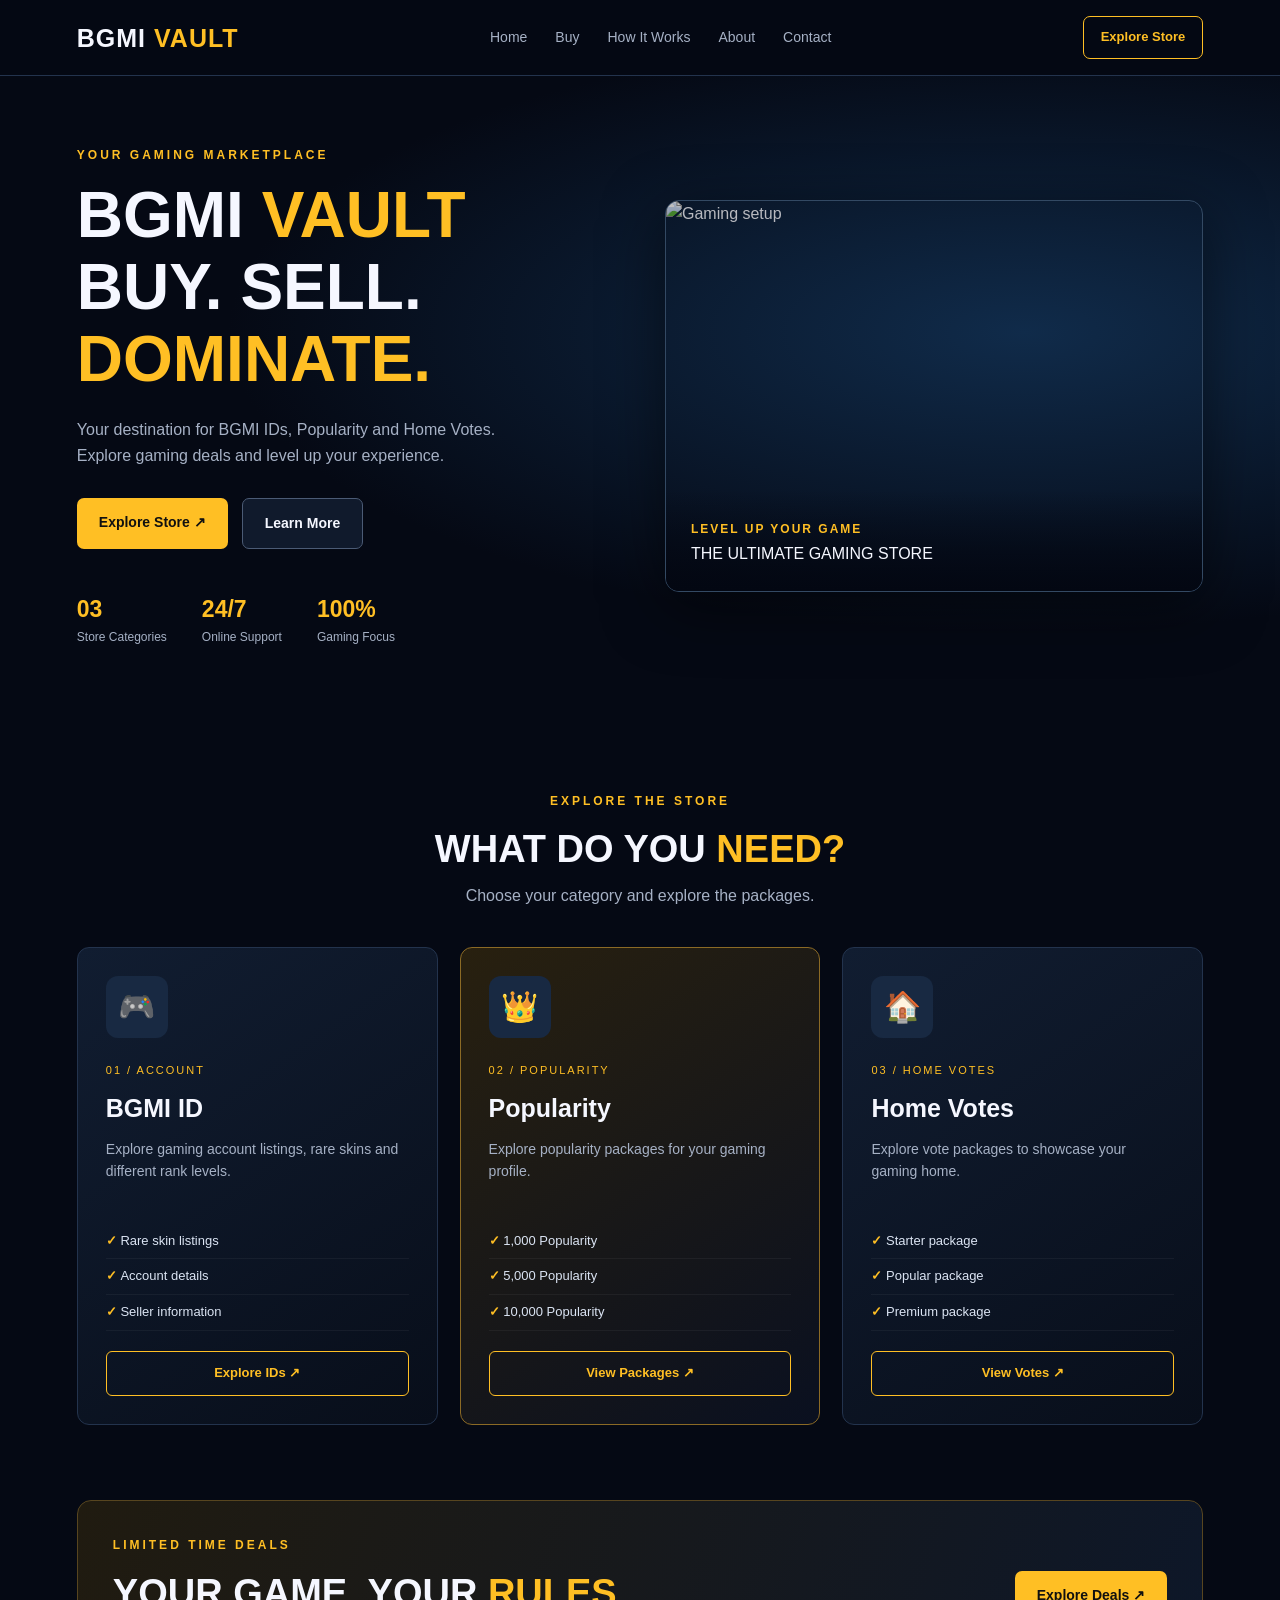
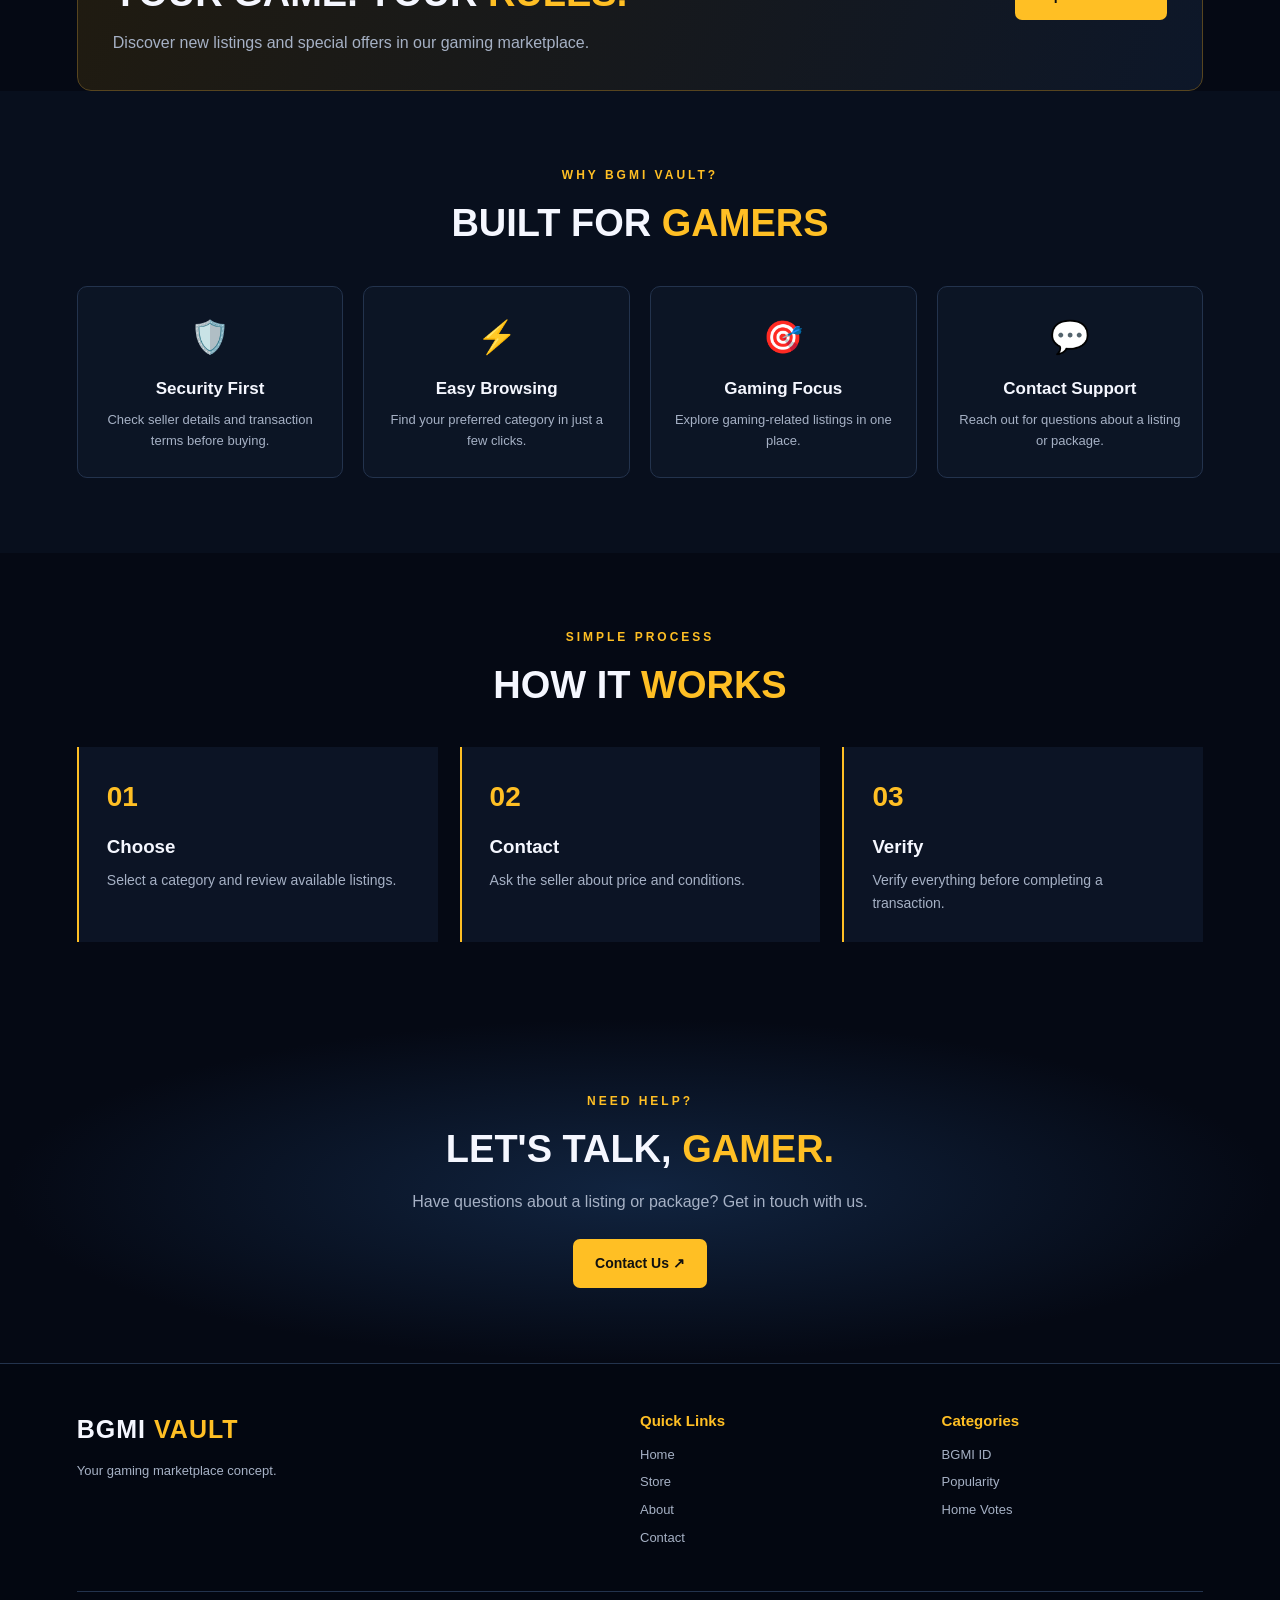
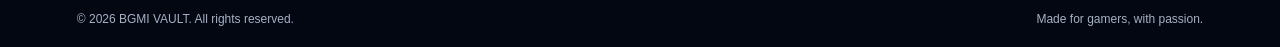
==== inddex.html @ 5a40fbff "BGMI VAULT" ====
<!DOCTYPE html>
<html lang="en">
<head>
    <meta charset="UTF-8">
    <meta name="viewport" content="width=device-width, initial-scale=1.0">
    <title>BGMI VAULT | Gaming Marketplace</title>
    <link rel="stylesheet" href="style.css">
</head>
<body>

    <!-- HEADER -->
    <header class="navbar">
        <a href="#" class="logo">BGMI <span>VAULT</span></a>

        <nav>
            <a href="#home">Home</a>
            <a href="#services">Buy</a>
            <a href="#how">How It Works</a>
            <a href="#about">About</a>
            <a href="#contact">Contact</a>
        </nav>

        <a href="#services" class="nav-btn">Explore Store</a>
    </header>

    <!-- HERO SECTION -->
    <main>
        <section class="hero" id="home">
            <div class="hero-content">
                <p class="tagline">YOUR GAMING MARKETPLACE</p>

                <h1>
                    BGMI <span>VAULT</span><br>
                    BUY. SELL. <span>DOMINATE.</span>
                </h1>

                <p class="description">
                    Your destination for BGMI IDs, Popularity
                    and Home Votes. Explore gaming deals
                    and level up your experience.
                </p>

                <div class="hero-buttons">
                    <a href="#services" class="btn primary">Explore Store ↗</a>
                    <a href="#about" class="btn secondary">Learn More</a>
                </div>

                <div class="stats">
                    <div>
                        <h3>03</h3>
                        <p>Store Categories</p>
                    </div>
                    <div>
                        <h3>24/7</h3>
                        <p>Online Support</p>
                    </div>
                    <div>
                        <h3>100%</h3>
                        <p>Gaming Focus</p>
                    </div>
                </div>
            </div>

            <div class="hero-image">
                <img
                    src="https://images.unsplash.com/photo-1542751371-adc38448a05e?auto=format&fit=crop&w=1000&q=85"
                    alt="Gaming setup">
                <div class="image-label">
                    <span>LEVEL UP YOUR GAME</span>
                    <p>THE ULTIMATE GAMING STORE</p>
                </div>
            </div>
        </section>

        <!-- SERVICES -->
        <section class="services section" id="services">
            <div class="section-heading">
                <p class="tagline">EXPLORE THE STORE</p>
                <h2>WHAT DO YOU <span>NEED?</span></h2>
                <p>Choose your category and explore the packages.</p>
            </div>

            <div class="cards">

                <!-- BGMI ID -->
                <article class="card">
                    <div class="card-icon">🎮</div>
                    <p class="card-number">01 / ACCOUNT</p>
                    <h3>BGMI ID</h3>
                    <p>
                        Explore gaming account listings,
                        rare skins and different rank levels.
                    </p>
                    <ul>
                        <li>Rare skin listings</li>
                        <li>Account details</li>
                        <li>Seller information</li>
                    </ul>
                    <a href="#contact" class="card-btn">Explore IDs ↗</a>
                </article>

                <!-- POPULARITY -->
                <article class="card featured">
                    <div class="card-icon">👑</div>
                    <p class="card-number">02 / POPULARITY</p>
                    <h3>Popularity</h3>
                    <p>
                        Explore popularity packages
                        for your gaming profile.
                    </p>
                    <ul>
                        <li>1,000 Popularity</li>
                        <li>5,000 Popularity</li>
                        <li>10,000 Popularity</li>
                    </ul>
                    <a href="#contact" class="card-btn">View Packages ↗</a>
                </article>

                <!-- HOME VOTES -->
                <article class="card">
                    <div class="card-icon">🏠</div>
                    <p class="card-number">03 / HOME VOTES</p>
                    <h3>Home Votes</h3>
                    <p>
                        Explore vote packages to
                        showcase your gaming home.
                    </p>
                    <ul>
                        <li>Starter package</li>
                        <li>Popular package</li>
                        <li>Premium package</li>
                    </ul>
                    <a href="#contact" class="card-btn">View Votes ↗</a>
                </article>

            </div>
        </section>

        <!-- OFFER BANNER -->
        <section class="offer section">
            <div>
                <p class="tagline">LIMITED TIME DEALS</p>
                <h2>YOUR GAME. YOUR <span>RULES.</span></h2>
                <p>
                    Discover new listings and special offers
                    in our gaming marketplace.
                </p>
            </div>
            <a href="#services" class="btn primary">Explore Deals ↗</a>
        </section>

        <!-- WHY CHOOSE US -->
        <section class="section benefits" id="about">
            <div class="section-heading">
                <p class="tagline">WHY BGMI VAULT?</p>
                <h2>BUILT FOR <span>GAMERS</span></h2>
            </div>

            <div class="benefit-grid">
                <div class="benefit">
                    <div class="benefit-icon">🛡️</div>
                    <h3>Security First</h3>
                    <p>Check seller details and transaction terms before buying.</p>
                </div>

                <div class="benefit">
                    <div class="benefit-icon">⚡</div>
                    <h3>Easy Browsing</h3>
                    <p>Find your preferred category in just a few clicks.</p>
                </div>

                <div class="benefit">
                    <div class="benefit-icon">🎯</div>
                    <h3>Gaming Focus</h3>
                    <p>Explore gaming-related listings in one place.</p>
                </div>

                <div class="benefit">
                    <div class="benefit-icon">💬</div>
                    <h3>Contact Support</h3>
                    <p>Reach out for questions about a listing or package.</p>
                </div>
            </div>
        </section>

        <!-- HOW IT WORKS -->
        <section class="section how" id="how">
            <div class="section-heading">
                <p class="tagline">SIMPLE PROCESS</p>
                <h2>HOW IT <span>WORKS</span></h2>
            </div>

            <div class="steps">
                <div class="step">
                    <span>01</span>
                    <h3>Choose</h3>
                    <p>Select a category and review available listings.</p>
                </div>

                <div class="step">
                    <span>02</span>
                    <h3>Contact</h3>
                    <p>Ask the seller about price and conditions.</p>
                </div>

                <div class="step">
                    <span>03</span>
                    <h3>Verify</h3>
                    <p>Verify everything before completing a transaction.</p>
                </div>
            </div>
        </section>

        <!-- CONTACT -->
        <section class="contact section" id="contact">
            <p class="tagline">NEED HELP?</p>
            <h2>LET'S TALK, <span>GAMER.</span></h2>
            <p>
                Have questions about a listing or package?
                Get in touch with us.
            </p>
            <a href="mailto:your-email@example.com" class="btn primary">
                Contact Us ↗
            </a>
        </section>
    </main>

    <!-- FOOTER -->
    <footer class="footer">
        <div class="footer-top">
            <div>
                <a href="#home" class="logo">BGMI <span>VAULT</span></a>
                <p>Your gaming marketplace concept.</p>
            </div>

            <div>
                <h3>Quick Links</h3>
                <a href="#home">Home</a>
                <a href="#services">Store</a>
                <a href="#about">About</a>
                <a href="#contact">Contact</a>
            </div>

            <div>
                <h3>Categories</h3>
                <a href="#services">BGMI ID</a>
                <a href="#services">Popularity</a>
                <a href="#services">Home Votes</a>
            </div>
        </div>

        <div class="footer-bottom">
            <p>© 2026 BGMI VAULT. All rights reserved.</p>
            <p>Made for gamers, with passion.</p>
        </div>
    </footer>

</body>
</html>
---- style.css ----
/* RESET */
* {
    margin: 0;
    padding: 0;
    box-sizing: border-box;
}

html {
    scroll-behavior: smooth;
    scroll-padding-top: 90px;
}

body {
    background: #050914;
    color: #f5f7ff;
    font-family: Arial, Helvetica, sans-serif;
    line-height: 1.6;
}

a {
    text-decoration: none;
    color: inherit;
}

:root {
    --bg: #050914;
    --panel: #0c1425;
    --yellow: #ffbf24;
    --blue: #42a5ff;
    --muted: #a6b1c5;
    --border: #23334d;
}

/* HEADER */
.navbar {
    min-height: 76px;
    padding: 15px 6%;
    display: flex;
    justify-content: space-between;
    align-items: center;
    gap: 25px;
    background: rgba(5, 9, 20, 0.96);
    border-bottom: 1px solid var(--border);
    position: sticky;
    top: 0;
    z-index: 10;
}

.logo {
    font-size: 25px;
    font-weight: 900;
    letter-spacing: 1px;
    white-space: nowrap;
}

.logo span {
    color: var(--yellow);
}

.navbar nav {
    display: flex;
    align-items: center;
    gap: 28px;
}

.navbar nav a {
    color: var(--muted);
    font-size: 14px;
    transition: 0.3s;
}

.navbar nav a:hover {
    color: var(--yellow);
}

.nav-btn {
    padding: 10px 17px;
    border: 1px solid var(--yellow);
    border-radius: 7px;
    color: var(--yellow);
    font-size: 13px;
    font-weight: bold;
}

/* HERO */
.hero {
    min-height: 590px;
    padding: 70px 6%;
    display: grid;
    grid-template-columns: 1fr 1fr;
    align-items: center;
    gap: 50px;
    background:
        radial-gradient(ellipse at 80% 40%,
        #102b4a 0%, transparent 55%);
}

.hero-content {
    max-width: 600px;
}

.tagline {
    color: var(--yellow);
    font-size: 12px;
    font-weight: bold;
    letter-spacing: 3px;
    margin-bottom: 15px;
}

.hero h1 {
    font-size: clamp(38px, 5vw, 65px);
    line-height: 1.12;
    font-weight: 900;
    margin-bottom: 22px;
}

.hero h1 span,
.section-heading h2 span,
.offer h2 span,
.contact h2 span {
    color: var(--yellow);
}

.description {
    color: var(--muted);
    max-width: 450px;
    font-size: 16px;
}

.hero-buttons {
    display: flex;
    flex-wrap: wrap;
    gap: 14px;
    margin-top: 30px;
}

.btn {
    display: inline-block;
    padding: 13px 22px;
    border-radius: 7px;
    font-size: 14px;
    font-weight: bold;
    transition: 0.3s;
}

.primary {
    color: #101010;
    background: var(--yellow);
}

.primary:hover {
    background: #ffd66b;
    transform: translateY(-3px);
}

.secondary {
    border: 1px solid #4b5b75;
    background: #101a2c;
}

.secondary:hover {
    border-color: var(--yellow);
}

.stats {
    display: flex;
    flex-wrap: wrap;
    gap: 35px;
    margin-top: 42px;
}

.stats h3 {
    font-size: 23px;
    color: var(--yellow);
}

.stats p {
    font-size: 12px;
    color: var(--muted);
}

.hero-image {
    position: relative;
    min-height: 370px;
    overflow: hidden;
    border-radius: 14px;
    border: 1px solid #334963;
    box-shadow: 0 15px 60px #0008;
}

.hero-image img {
    width: 100%;
    height: 390px;
    object-fit: cover;
    display: block;
    filter: brightness(0.75);
}

.image-label {
    position: absolute;
    bottom: 0;
    left: 0;
    right: 0;
    padding: 25px;
    background: linear-gradient(transparent, #030712);
}

.image-label span {
    color: var(--yellow);
    font-size: 12px;
    letter-spacing: 2px;
    font-weight: bold;
}

/* COMMON SECTIONS */
.section {
    padding: 75px 6%;
}

.section-heading {
    text-align: center;
    margin-bottom: 38px;
}

.section-heading h2,
.offer h2,
.contact h2 {
    font-size: clamp(27px, 4vw, 38px);
    line-height: 1.25;
}

.section-heading > p:last-child {
    color: var(--muted);
    margin-top: 10px;
}

/* SERVICE CARDS */
.cards {
    display: grid;
    grid-template-columns: repeat(3, minmax(0, 1fr));
    gap: 22px;
}

.card {
    padding: 28px;
    background: linear-gradient(145deg, #111d31, #080e1a);
    border: 1px solid var(--border);
    border-radius: 12px;
    transition: 0.3s;
}

.card:hover {
    transform: translateY(-6px);
    border-color: var(--yellow);
}

.card.featured {
    border-color: #8b6a25;
    background: linear-gradient(145deg, #28200f, #0a1020);
}

.card-icon {
    width: 62px;
    height: 62px;
    display: grid;
    place-items: center;
    font-size: 30px;
    background: #182942;
    border-radius: 12px;
    margin-bottom: 24px;
}

.card-number {
    color: var(--yellow);
    font-size: 11px;
    letter-spacing: 2px;
    margin-bottom: 8px;
}

.card h3 {
    font-size: 25px;
    margin-bottom: 10px;
}

.card > p:not(.card-number) {
    color: var(--muted);
    font-size: 14px;
    min-height: 66px;
}

.card ul {
    list-style: none;
    margin: 20px 0;
    font-size: 13px;
    color: #dbe4f3;
}

.card li {
    padding: 7px 0;
    border-bottom: 1px solid #ffffff0c;
}

.card li::before {
    content: "✓ ";
    color: var(--yellow);
    font-weight: bold;
}

.card-btn {
    display: block;
    text-align: center;
    padding: 11px;
    border: 1px solid var(--yellow);
    border-radius: 6px;
    color: var(--yellow);
    font-size: 13px;
    font-weight: bold;
    transition: 0.3s;
}

.card-btn:hover {
    background: var(--yellow);
    color: #111;
}

/* OFFER */
.offer {
    margin: 0 6%;
    padding: 35px;
    border: 1px solid #57451f;
    border-radius: 14px;
    background: linear-gradient(110deg, #201b10, #0d1729);
    display: flex;
    justify-content: space-between;
    align-items: center;
    gap: 25px;
}

.offer p:not(.tagline) {
    color: var(--muted);
    margin-top: 12px;
}

/* BENEFITS */
.benefits {
    background: #080f1d;
}

.benefit-grid {
    display: grid;
    grid-template-columns: repeat(4, minmax(0, 1fr));
    gap: 20px;
}

.benefit {
    text-align: center;
    padding: 25px 18px;
    border: 1px solid var(--border);
    border-radius: 10px;
    background: #0c1525;
}

.benefit-icon {
    font-size: 32px;
    margin-bottom: 12px;
}

.benefit h3 {
    font-size: 17px;
    margin-bottom: 8px;
}

.benefit p {
    color: var(--muted);
    font-size: 13px;
}

/* STEPS */
.steps {
    display: grid;
    grid-template-columns: repeat(3, minmax(0, 1fr));
    gap: 22px;
}

.step {
    padding: 28px;
    border-left: 2px solid var(--yellow);
    background: var(--panel);
}

.step span {
    color: var(--yellow);
    font-size: 28px;
    font-weight: 900;
}

.step h3 {
    margin: 12px 0 7px;
}

.step p {
    color: var(--muted);
    font-size: 14px;
}

/* CONTACT */
.contact {
    text-align: center;
    background:
        radial-gradient(ellipse at center, #112440, transparent 70%);
}

.contact > p:not(.tagline) {
    color: var(--muted);
    margin: 15px auto 25px;
    max-width: 500px;
}

/* FOOTER */
.footer {
    padding: 45px 6% 0;
    background: #030711;
    border-top: 1px solid var(--border);
}

.footer-top {
    display: grid;
    grid-template-columns: 2fr 1fr 1fr;
    gap: 40px;
    padding-bottom: 35px;
}

.footer-top h3 {
    font-size: 15px;
    margin-bottom: 12px;
    color: var(--yellow);
}

.footer-top p {
    color: var(--muted);
    font-size: 13px;
    margin-top: 12px;
}

.footer-top > div > a:not(.logo) {
    display: block;
    width: fit-content;
    color: var(--muted);
    font-size: 13px;
    margin: 7px 0;
}

.footer-top a:hover {
    color: var(--yellow);
}

.footer-bottom {
    border-top: 1px solid var(--border);
    padding: 18px 0;
    display: flex;
    justify-content: space-between;
    gap: 15px;
    color: var(--muted);
    font-size: 12px;
}

/* RESPONSIVE DESIGN */
@media (max-width: 900px) {
    .navbar {
        flex-wrap: wrap;
    }

    .navbar nav {
        gap: 16px;
        flex-wrap: wrap;
    }

    .hero {
        grid-template-columns: 1fr;
    }

    .hero-content {
        max-width: 100%;
    }

    .hero-image {
        min-height: 300px;
    }

    .hero-image img {
        height: 330px;
    }

    .cards {
        grid-template-columns: repeat(2, minmax(0, 1fr));
    }

    .benefit-grid {
        grid-template-columns: repeat(2, minmax(0, 1fr));
    }
}

@media (max-width: 600px) {
    .navbar {
        padding: 15px 5%;
        gap: 15px;
    }

    .navbar nav {
        order: 3;
        width: 100%;
        justify-content: space-between;
        gap: 10px;
    }

    .navbar nav a {
        font-size: 12px;
    }

    .nav-btn {
        padding: 8px 10px;
        font-size: 11px;
    }

    .hero {
        padding: 50px 5%;
        gap: 30px;
    }

    .stats {
        gap: 20px;
    }

    .section {
        padding: 55px 5%;
    }

    .cards,
    .benefit-grid,
    .steps {
        grid-template-columns: 1fr;
    }

    .offer {
        margin: 0 5%;
        padding: 25px;
        align-items: flex-start;
        flex-direction: column;
    }

    .footer {
        padding-left: 5%;
        padding-right: 5%;
    }

    .footer-top {
        grid-template-columns: 1fr 1fr;
        gap: 25px;
    }

    .footer-top > div:first-child {
        grid-column: 1 / -1;
    }

    .footer-bottom {
        flex-direction: column;
    }
}
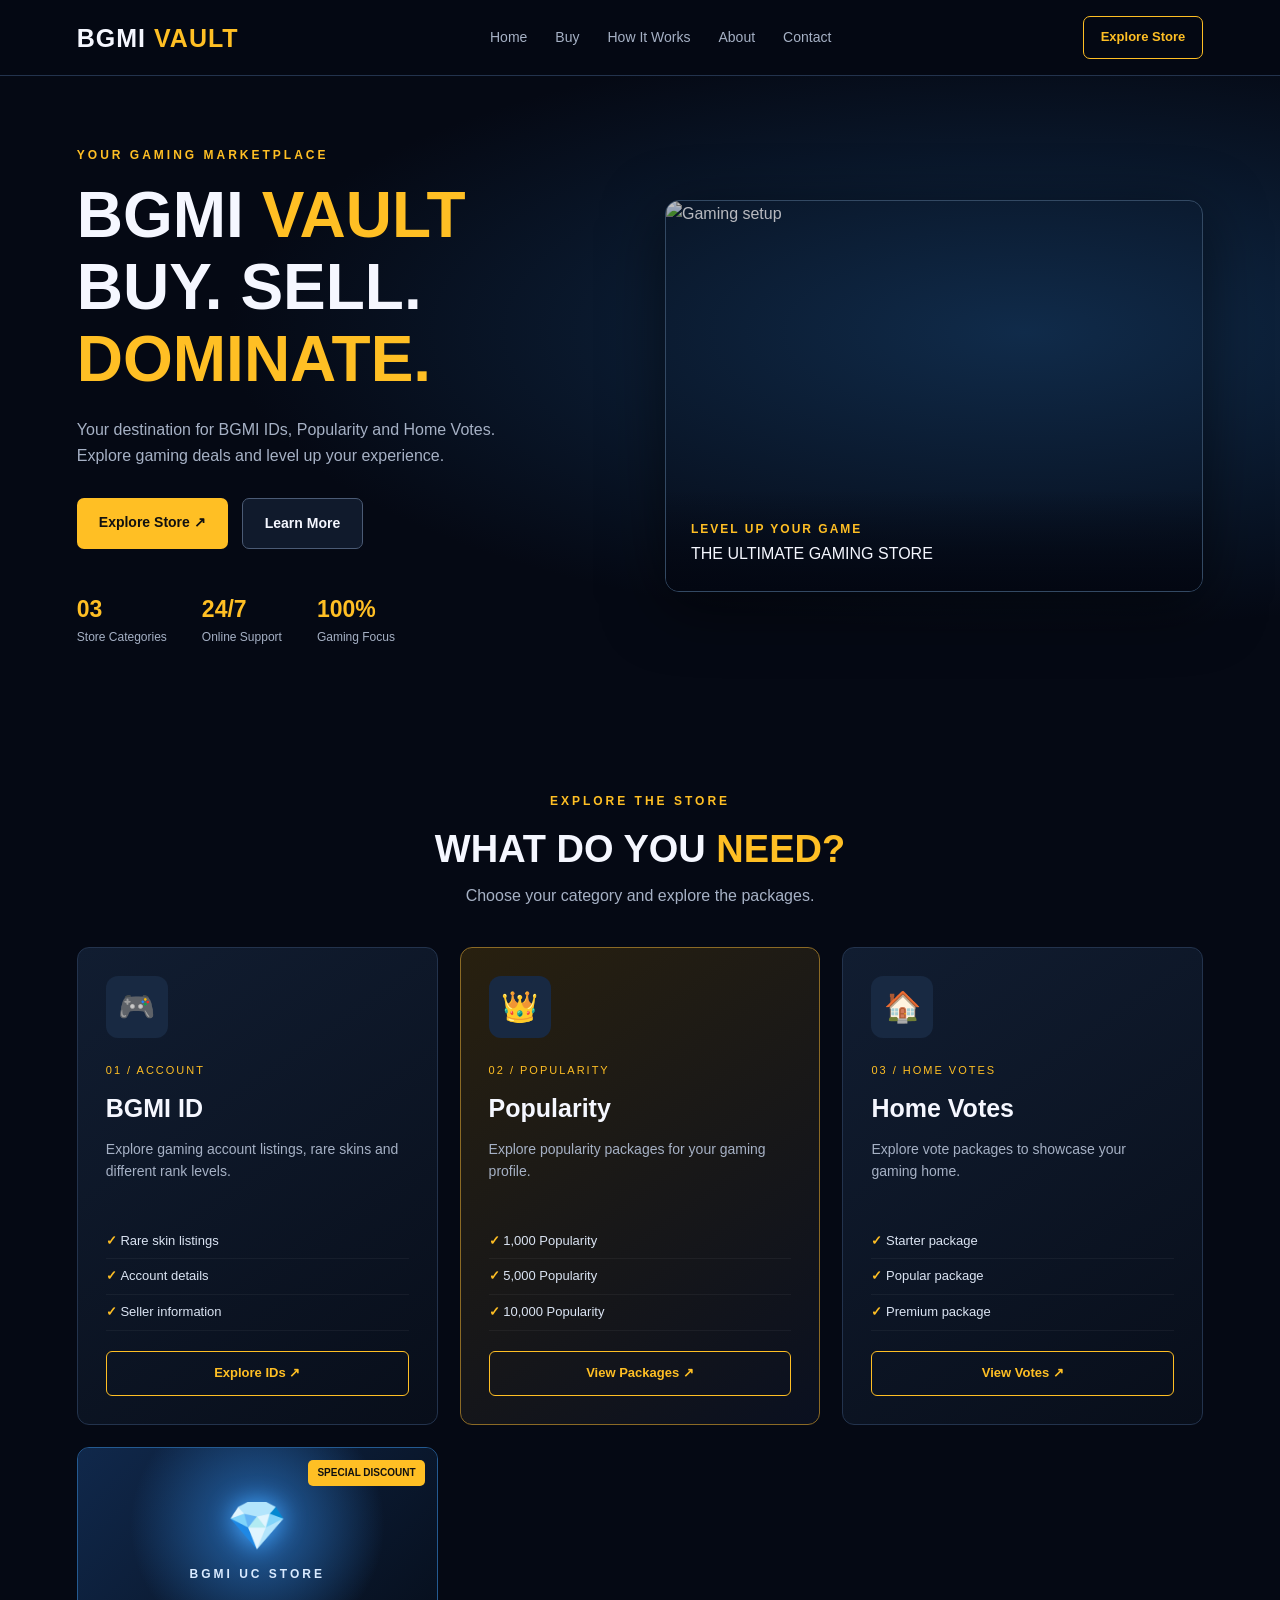
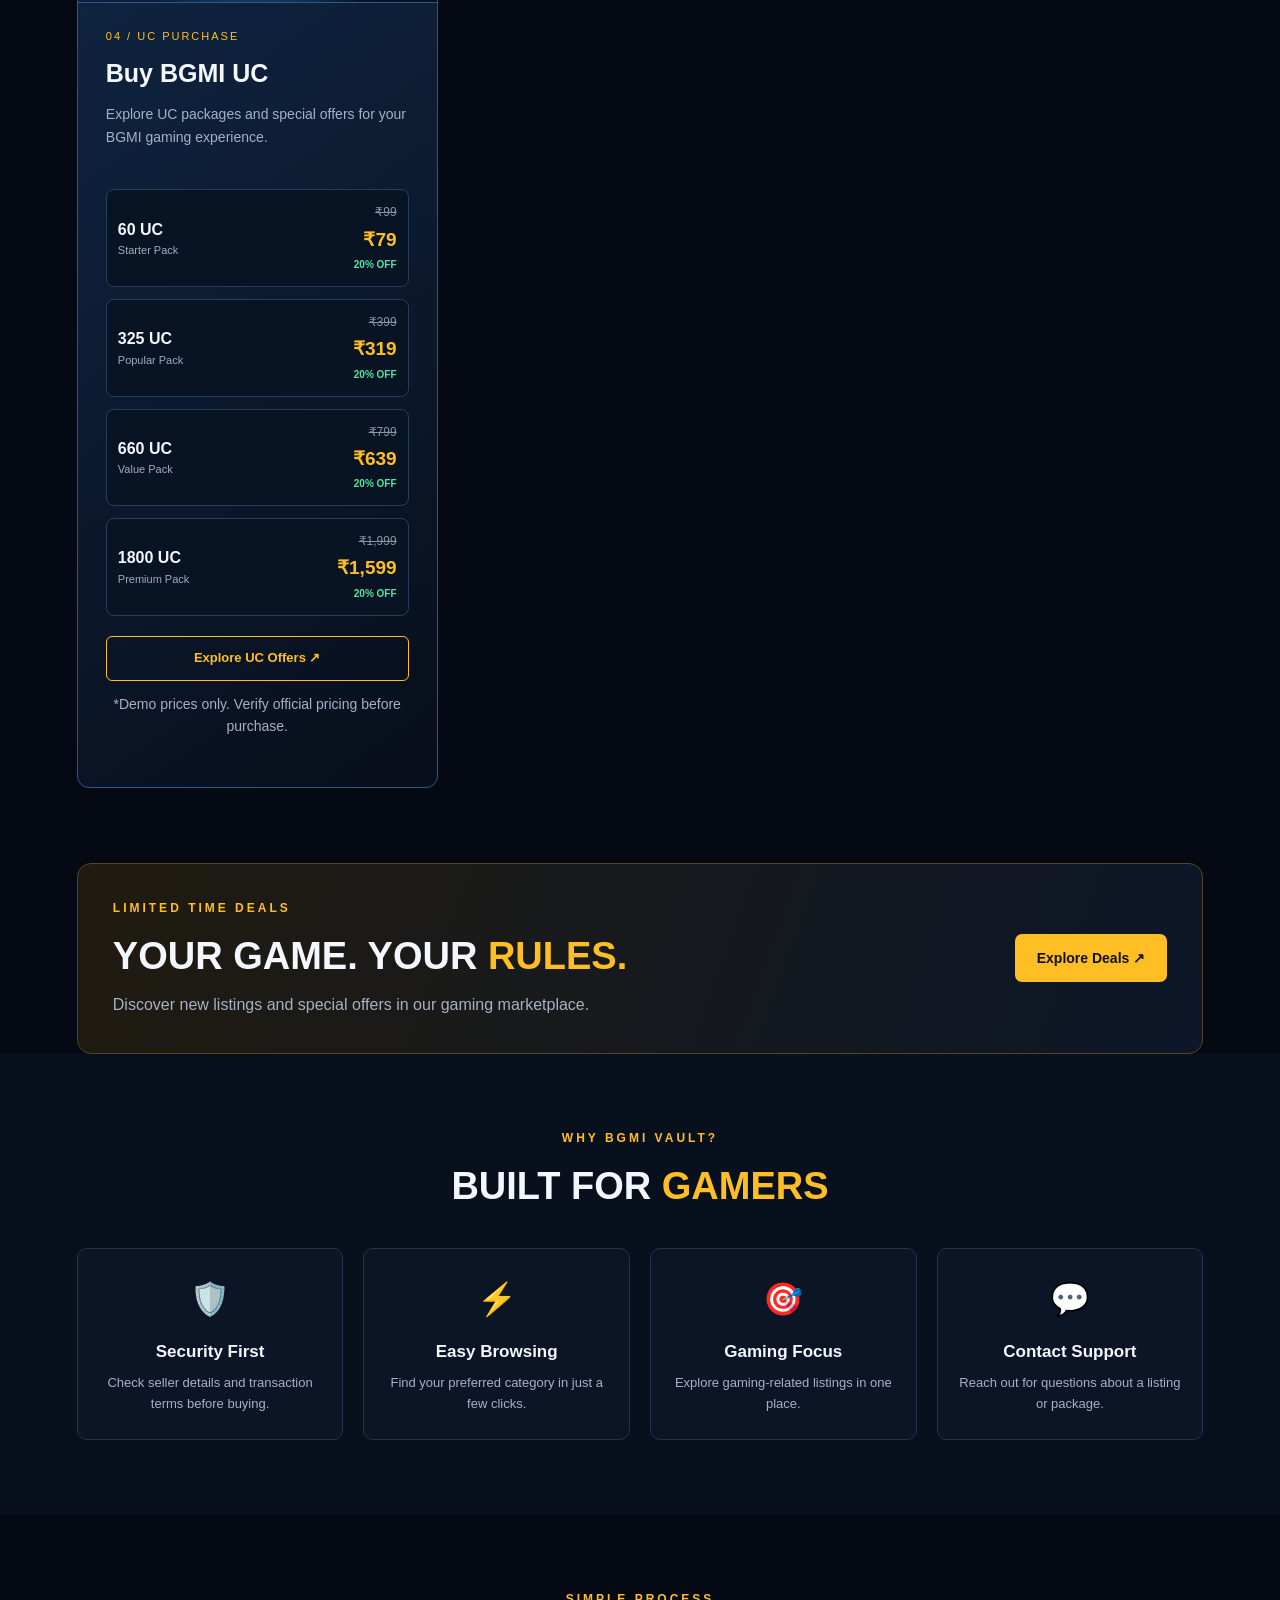
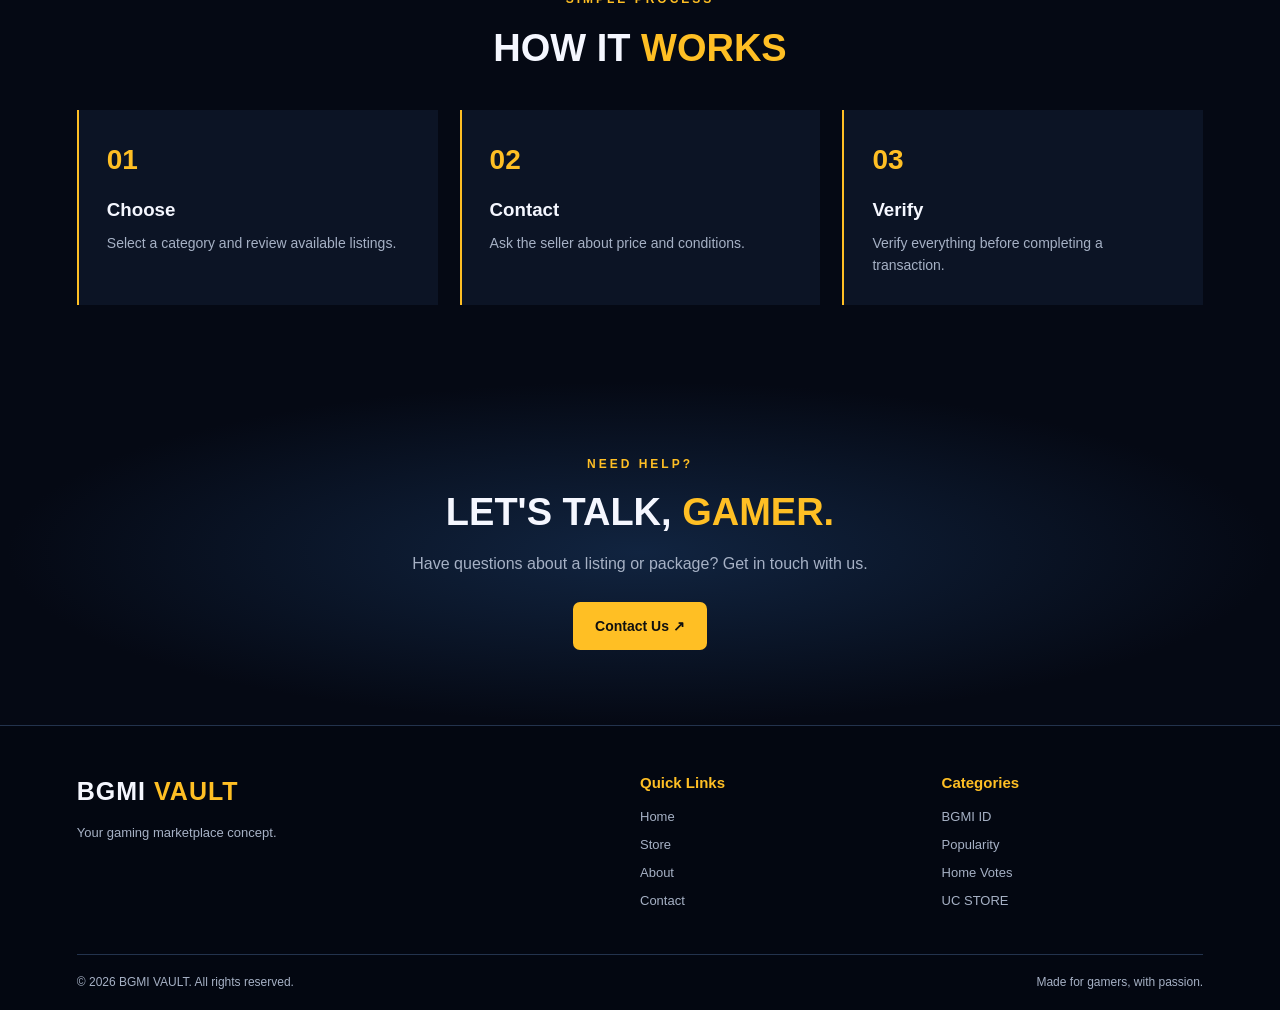
==== commit a3f29e34: "uc purchase" ====
--- a/inddex.html
+++ b/inddex.html
@@ -1,15 +1,15 @@
-
 <!DOCTYPE html>
 <html lang="en">
+
 <head>
     <meta charset="UTF-8">
     <meta name="viewport" content="width=device-width, initial-scale=1.0">
     <title>BGMI VAULT | Gaming Marketplace</title>
     <link rel="stylesheet" href="style.css">
 </head>
+
 <body>
 
-    <!-- HEADER -->
     <header class="navbar">
         <a href="#" class="logo">BGMI <span>VAULT</span></a>
 
@@ -24,7 +24,6 @@
         <a href="#services" class="nav-btn">Explore Store</a>
     </header>
 
-    <!-- HERO SECTION -->
     <main>
         <section class="hero" id="home">
             <div class="hero-content">
@@ -63,8 +62,7 @@
             </div>
 
             <div class="hero-image">
-                <img
-                    src="https://images.unsplash.com/photo-1542751371-adc38448a05e?auto=format&fit=crop&w=1000&q=85"
+                <img src="https://images.unsplash.com/photo-1542751371-adc38448a05e?auto=format&fit=crop&w=1000&q=85"
                     alt="Gaming setup">
                 <div class="image-label">
                     <span>LEVEL UP YOUR GAME</span>
@@ -73,7 +71,6 @@
             </div>
         </section>
 
-        <!-- SERVICES -->
         <section class="services section" id="services">
             <div class="section-heading">
                 <p class="tagline">EXPLORE THE STORE</p>
@@ -83,7 +80,6 @@
 
             <div class="cards">
 
-                <!-- BGMI ID -->
                 <article class="card">
                     <div class="card-icon">🎮</div>
                     <p class="card-number">01 / ACCOUNT</p>
@@ -100,7 +96,6 @@
                     <a href="#contact" class="card-btn">Explore IDs ↗</a>
                 </article>
 
-                <!-- POPULARITY -->
                 <article class="card featured">
                     <div class="card-icon">👑</div>
                     <p class="card-number">02 / POPULARITY</p>
@@ -117,7 +112,6 @@
                     <a href="#contact" class="card-btn">View Packages ↗</a>
                 </article>
 
-                <!-- HOME VOTES -->
                 <article class="card">
                     <div class="card-icon">🏠</div>
                     <p class="card-number">03 / HOME VOTES</p>
@@ -134,10 +128,83 @@
                     <a href="#contact" class="card-btn">View Votes ↗</a>
                 </article>
 
-            </div>
-        </section>
-
-        <!-- OFFER BANNER -->
+                <article class="card uc-card">
+                    <div class="uc-banner">
+                        <span class="discount-badge">SPECIAL DISCOUNT</span>
+                        <div class="uc-icon">💎</div>
+                        <p>BGMI UC STORE</p>
+                    </div>
+
+                    <p class="card-number">04 / UC PURCHASE</p>
+                    <h3>Buy BGMI UC</h3>
+
+                    <p>
+                        Explore UC packages and special offers
+                        for your BGMI gaming experience.
+                    </p>
+
+                    <div class="uc-packages">
+
+                        <div class="uc-package">
+                            <div>
+                                <h4>60 UC</h4>
+                                <p>Starter Pack</p>
+                            </div>
+                            <div class="uc-price">
+                                <del>₹99</del>
+                                <strong>₹79</strong>
+                                <span>20% OFF</span>
+                            </div>
+                        </div>
+
+                        <div class="uc-package">
+                            <div>
+                                <h4>325 UC</h4>
+                                <p>Popular Pack</p>
+                            </div>
+                            <div class="uc-price">
+                                <del>₹399</del>
+                                <strong>₹319</strong>
+                                <span>20% OFF</span>
+                            </div>
+                        </div>
+
+                        <div class="uc-package">
+                            <div>
+                                <h4>660 UC</h4>
+                                <p>Value Pack</p>
+                            </div>
+                            <div class="uc-price">
+                                <del>₹799</del>
+                                <strong>₹639</strong>
+                                <span>20% OFF</span>
+                            </div>
+                        </div>
+
+                        <div class="uc-package">
+                            <div>
+                                <h4>1800 UC</h4>
+                                <p>Premium Pack</p>
+                            </div>
+                            <div class="uc-price">
+                                <del>₹1,999</del>
+                                <strong>₹1,599</strong>
+                                <span>20% OFF</span>
+                            </div>
+                        </div>
+
+                    </div>
+
+                    <a href="#contact" class="card-btn">Explore UC Offers ↗</a>
+
+                    <p class="uc-note">
+                        *Demo prices only. Verify official pricing before purchase.
+                    </p>
+                </article>
+
+            </div>
+        </section>
+
         <section class="offer section">
             <div>
                 <p class="tagline">LIMITED TIME DEALS</p>
@@ -150,7 +217,6 @@
             <a href="#services" class="btn primary">Explore Deals ↗</a>
         </section>
 
-        <!-- WHY CHOOSE US -->
         <section class="section benefits" id="about">
             <div class="section-heading">
                 <p class="tagline">WHY BGMI VAULT?</p>
@@ -184,7 +250,6 @@
             </div>
         </section>
 
-        <!-- HOW IT WORKS -->
         <section class="section how" id="how">
             <div class="section-heading">
                 <p class="tagline">SIMPLE PROCESS</p>
@@ -212,7 +277,6 @@
             </div>
         </section>
 
-        <!-- CONTACT -->
         <section class="contact section" id="contact">
             <p class="tagline">NEED HELP?</p>
             <h2>LET'S TALK, <span>GAMER.</span></h2>
@@ -226,7 +290,6 @@
         </section>
     </main>
 
-    <!-- FOOTER -->
     <footer class="footer">
         <div class="footer-top">
             <div>
@@ -247,6 +310,7 @@
                 <a href="#services">BGMI ID</a>
                 <a href="#services">Popularity</a>
                 <a href="#services">Home Votes</a>
+                <a href="#services">UC STORE</a>
             </div>
         </div>
 
@@ -257,4 +321,5 @@
     </footer>
 
 </body>
-</html>
+
+</html>
--- a/style.css
+++ b/style.css
@@ -567,3 +567,105 @@
         flex-direction: column;
     }
 }
+
+
+/* UC PURCHASE CARD */
+
+.uc-card {
+    overflow: hidden;
+    border-color: #245a91;
+    background: linear-gradient(145deg, #102746, #080e1a);
+}
+
+.uc-banner {
+    min-height: 150px;
+    margin: -28px -28px 25px;
+    padding: 18px;
+    text-align: center;
+    position: relative;
+    background:
+        radial-gradient(circle at center, #2464a9, transparent 65%),
+        linear-gradient(135deg, #10284b, #07101f);
+    border-bottom: 1px solid #2e5888;
+}
+
+.discount-badge {
+    position: absolute;
+    top: 12px;
+    right: 12px;
+    padding: 5px 9px;
+    border-radius: 5px;
+    background: #ffbf24;
+    color: #111;
+    font-size: 10px;
+    font-weight: 900;
+}
+
+.uc-icon {
+    font-size: 48px;
+    margin-top: 22px;
+    filter: drop-shadow(0 0 12px #42a5ff);
+}
+
+.uc-banner p {
+    color: #d9eaff;
+    font-size: 12px;
+    font-weight: bold;
+    letter-spacing: 3px;
+}
+
+.uc-packages {
+    display: grid;
+    gap: 12px;
+    margin: 20px 0;
+}
+
+.uc-package {
+    display: flex;
+    align-items: center;
+    justify-content: space-between;
+    gap: 10px;
+    padding: 13px 11px;
+    border: 1px solid #263d5d;
+    border-radius: 8px;
+    background: #081323;
+}
+
+.uc-package h4 {
+    font-size: 16px;
+}
+
+.uc-package p {
+    color: #9eacc2;
+    font-size: 11px;
+}
+
+.uc-price {
+    display: flex;
+    flex-direction: column;
+    align-items: flex-end;
+    gap: 2px;
+}
+
+.uc-price del {
+    color: #8995a9;
+    font-size: 12px;
+}
+
+.uc-price strong {
+    color: #ffbf24;
+    font-size: 19px;
+}
+
+.uc-price span {
+    color: #53e6a1;
+    font-size: 10px;
+    font-weight: bold;
+}
+
+.uc-note {
+    margin-top: 12px;
+    color: #9eacc2;
+    font-size: 10px;
+    text-align: center;
+}
